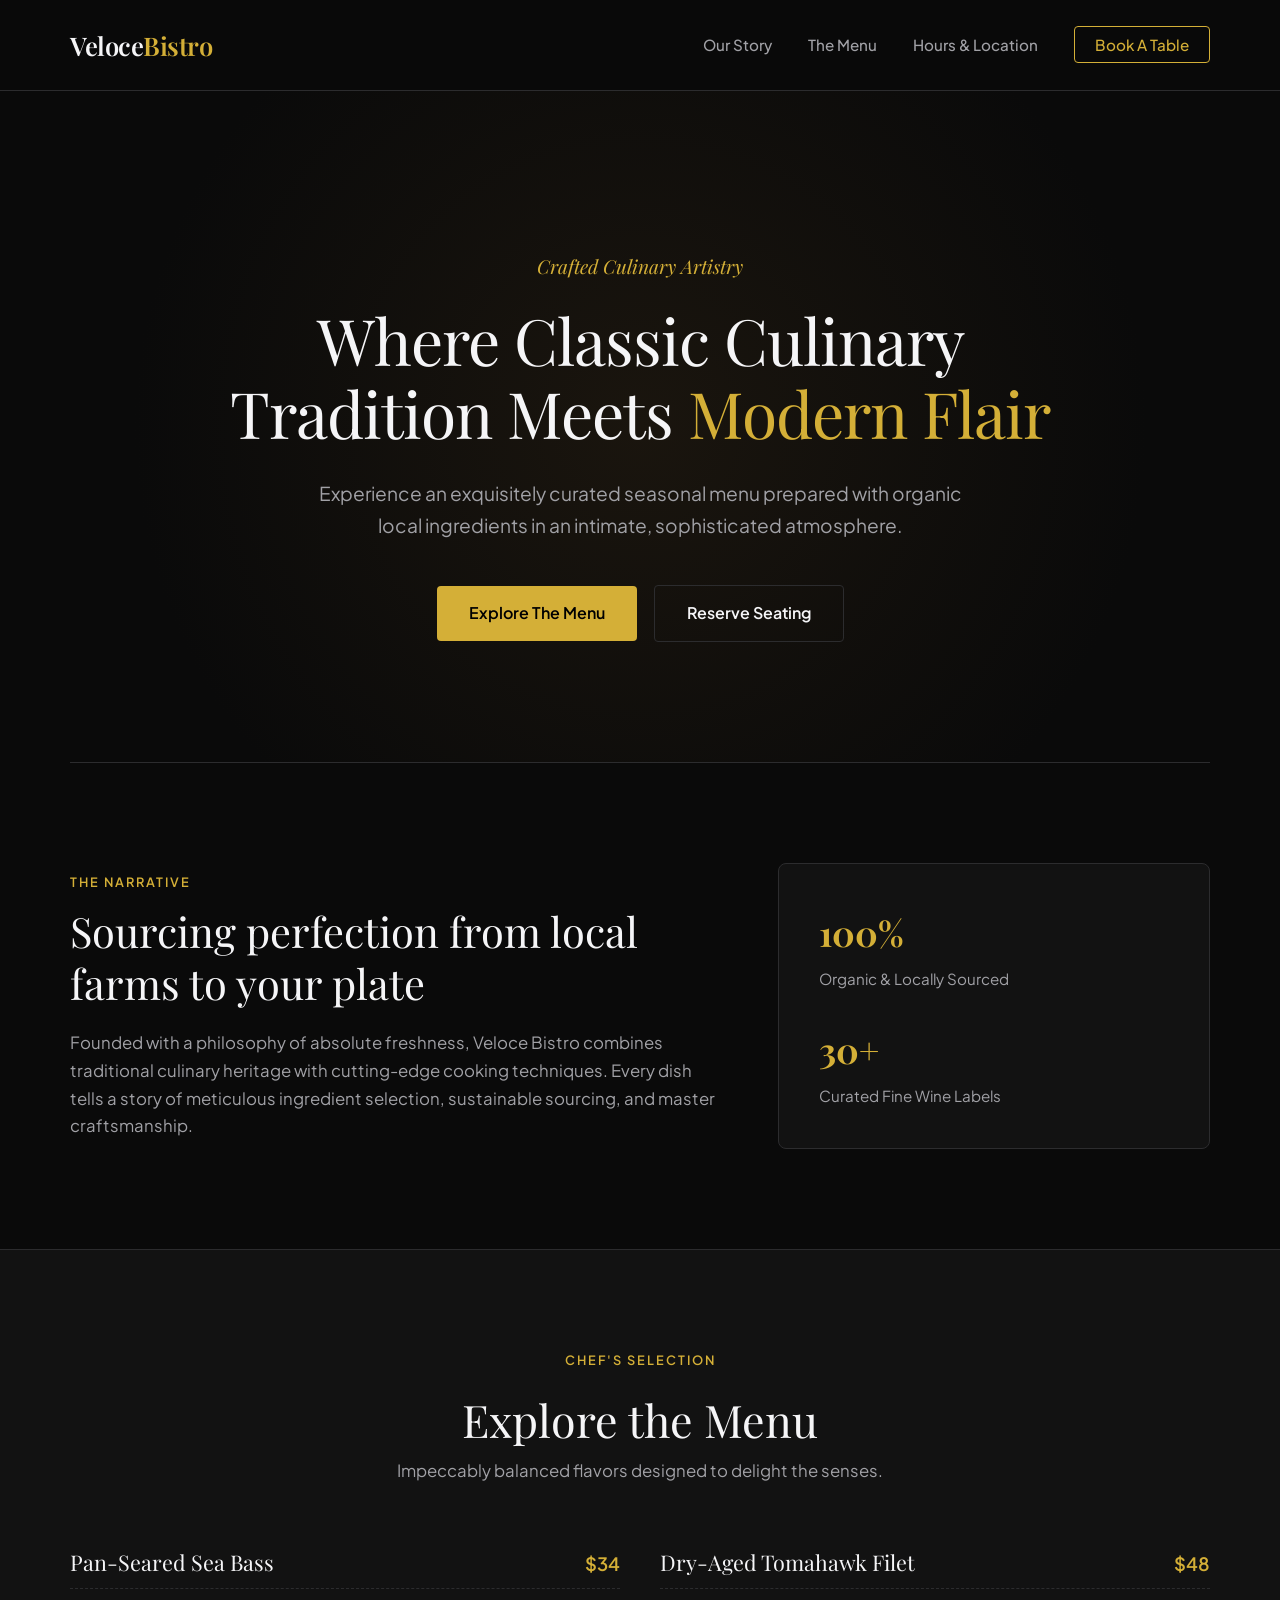
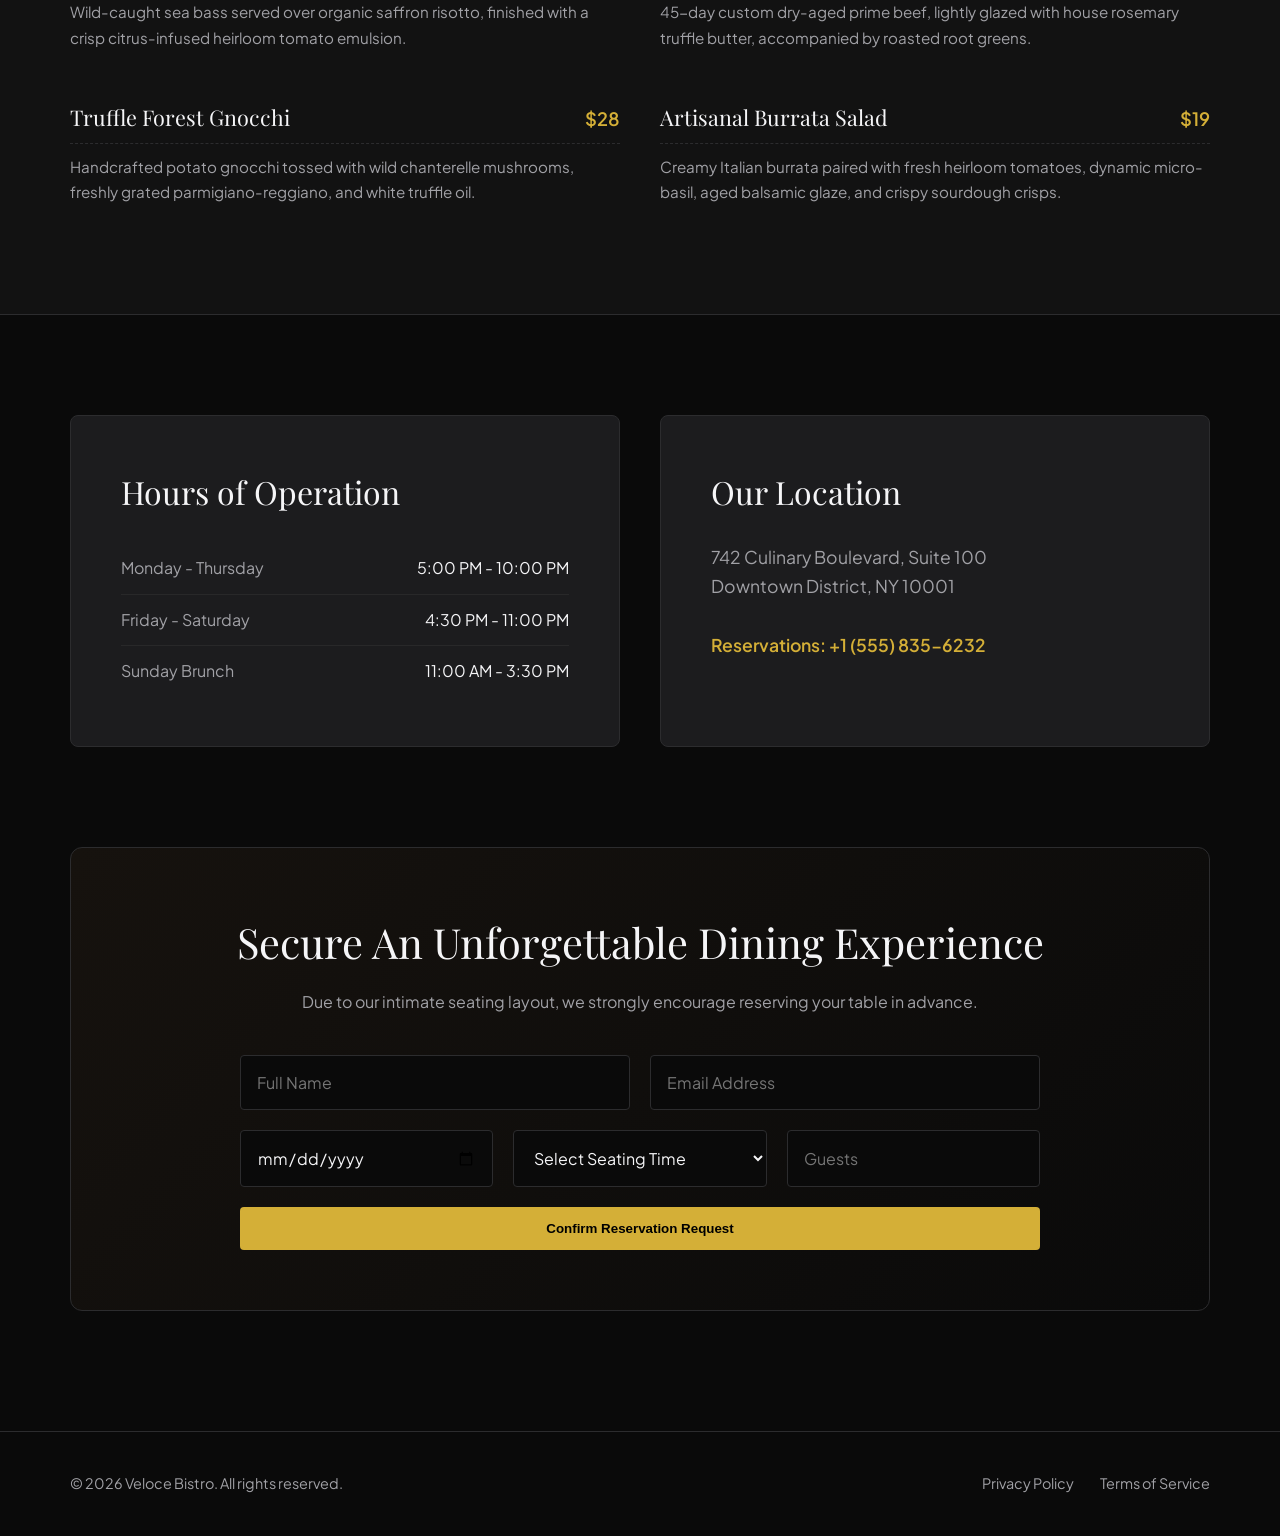
==== index.html @ bc75c629 "Add files via upload" ====
<!DOCTYPE html>
<html lang="en">
<head>
    <meta charset="UTF-8">
    <meta name="viewport" content="width=device-width, initial-scale=1.0">
    <title>Veloce Bistro | Premium Dining Experience</title>
    <link href="https://fonts.googleapis.com/css2?family=Playfair+Display:ital,wght@0,400;0,600;1,400&family=Plus+Jakarta+Sans:wght@400;500;600&display=swap" rel="stylesheet">
    <link rel="stylesheet" href="style.css">
</head>
<body>

    <header>
        <nav class="container">
            <div class="logo">Veloce<span>Bistro</span></div>
            <ul class="nav-links">
                <li><a href="#about">Our Story</a></li>
                <li><a href="#menu">The Menu</a></li>
                <li><a href="#hours">Hours & Location</a></li>
                <li><a href="#reserve" class="btn-sm">Book A Table</a></li>
            </ul>
        </nav>
    </header>

    <section class="hero">
        <div class="container hero-container">
            <span class="hero-sub">Crafted Culinary Artistry</span>
            <h1>Where Classic Culinary Tradition Meets <span>Modern Flair</span></h1>
            <p>Experience an exquisitely curated seasonal menu prepared with organic local ingredients in an intimate, sophisticated atmosphere.</p>
            <div class="hero-actions">
                <a href="#menu" class="btn">Explore The Menu</a>
                <a href="#reserve" class="btn btn-secondary">Reserve Seating</a>
            </div>
        </div>
    </section>

    <section id="about" class="about-section container">
        <div class="about-grid">
            <div class="about-text">
                <span class="section-tag">The Narrative</span>
                <h2>Sourcing perfection from local farms to your plate</h2>
                <p>Founded with a philosophy of absolute freshness, Veloce Bistro combines traditional culinary heritage with cutting-edge cooking techniques. Every dish tells a story of meticulous ingredient selection, sustainable sourcing, and master craftsmanship.</p>
            </div>
            <div class="about-stat-card">
                <div class="stat-box">
                    <h3>100%</h3>
                    <p>Organic & Locally Sourced</p>
                </div>
                <div class="stat-box">
                    <h3>30+</h3>
                    <p>Curated Fine Wine Labels</p>
                </div>
            </div>
        </div>
    </section>

    <section id="menu" class="menu-section">
        <div class="container">
            <div class="section-header">
                <span class="section-tag">Chef's Selection</span>
                <h2>Explore the Menu</h2>
                <p>Impeccably balanced flavors designed to delight the senses.</p>
            </div>

            <div class="menu-grid">
                <div class="menu-item">
                    <div class="menu-header">
                        <h4>Pan-Seared Sea Bass</h4>
                        <span class="price">$34</span>
                    </div>
                    <p>Wild-caught sea bass served over organic saffron risotto, finished with a crisp citrus-infused heirloom tomato emulsion.</p>
                </div>

                <div class="menu-item">
                    <div class="menu-header">
                        <h4>Dry-Aged Tomahawk Filet</h4>
                        <span class="price">$48</span>
                    </div>
                    <p>45-day custom dry-aged prime beef, lightly glazed with house rosemary truffle butter, accompanied by roasted root greens.</p>
                </div>

                <div class="menu-item">
                    <div class="menu-header">
                        <h4>Truffle Forest Gnocchi</h4>
                        <span class="price">$28</span>
                    </div>
                    <p>Handcrafted potato gnocchi tossed with wild chanterelle mushrooms, freshly grated parmigiano-reggiano, and white truffle oil.</p>
                </div>

                <div class="menu-item">
                    <div class="menu-header">
                        <h4>Artisanal Burrata Salad</h4>
                        <span class="price">$19</span>
                    </div>
                    <p>Creamy Italian burrata paired with fresh heirloom tomatoes, dynamic micro-basil, aged balsamic glaze, and crispy sourdough crisps.</p>
                </div>
            </div>
        </div>
    </section>

    <section id="hours" class="hours-section container">
        <div class="hours-grid">
            <div class="hours-box">
                <h2>Hours of Operation</h2>
                <div class="hours-row">
                    <span>Monday - Thursday</span>
                    <span>5:00 PM - 10:00 PM</span>
                </div>
                <div class="hours-row">
                    <span>Friday - Saturday</span>
                    <span>4:30 PM - 11:00 PM</span>
                </div>
                <div class="hours-row">
                    <span>Sunday Brunch</span>
                    <span>11:00 AM - 3:30 PM</span>
                </div>
            </div>
            <div class="location-box">
                <h2>Our Location</h2>
                <p>742 Culinary Boulevard, Suite 100<br>Downtown District, NY 10001</p>
                <p class="contact-tele">Reservations: +1 (555) 835-6232</p>
            </div>
        </div>
    </section>

    <section id="reserve" class="reserve-section container">
        <div class="reserve-wrapper">
            <h2>Secure An Unforgettable Dining Experience</h2>
            <p>Due to our intimate seating layout, we strongly encourage reserving your table in advance.</p>
            
            <form action="#" method="POST" class="reserve-form">
                <div class="input-group">
                    <input type="text" placeholder="Full Name" required>
                    <input type="email" placeholder="Email Address" required>
                </div>
                <div class="input-group">
                    <input type="date" required>
                    <select required>
                        <option value="" disabled selected>Select Seating Time</option>
                        <option value="5pm">5:00 PM</option>
                        <option value="7pm">7:00 PM</option>
                        <option value="9pm">9:00 PM</option>
                    </select>
                    <input type="number" min="1" max="10" placeholder="Guests" required>
                </div>
                <button type="submit" class="btn">Confirm Reservation Request</button>
            </form>
        </div>
    </section>

    <footer>
        <div class="container footer-content">
            <p>&copy; 2026 Veloce Bistro. All rights reserved.</p>
            <div class="footer-meta">
                <a href="#">Privacy Policy</a>
                <a href="#">Terms of Service</a>
            </div>
        </div>
    </footer>

</body>
</html>
---- style.css ----
/* Custom Typography System Overrides & Canvas Initialization */
* {
    margin: 0;
    padding: 0;
    box-sizing: border-box;
}

:root {
    --bg-dark: #0A0A0A;
    --bg-surface: #121212;
    --bg-card: #1C1C1E;
    --gold: #D4AF37;
    --gold-hover: #AA8413;
    --text-white: #F5F5F7;
    --text-dim: #A1A1A6;
    --border-subtle: #2C2C2E;
}

body {
    font-family: 'Plus Jakarta Sans', sans-serif;
    background-color: var(--bg-dark);
    color: var(--text-white);
    line-height: 1.65;
    scroll-behavior: smooth;
    -webkit-font-smoothing: antialiased;
}

.container {
    width: 90%;
    max-width: 1140px;
    margin: 0 auto;
}

/* Fixed/Sticky Structural Navigation Header */
header {
    padding: 24px 0;
    border-bottom: 1px solid var(--border-subtle);
    position: sticky;
    top: 0;
    background-color: rgba(10, 10, 10, 0.85);
    backdrop-filter: blur(15px);
    z-index: 1000;
}

nav {
    display: flex;
    justify-content: space-between;
    align-items: center;
}

.logo {
    font-family: 'Playfair Display', serif;
    font-size: 1.6rem;
    font-weight: 600;
    letter-spacing: -0.5px;
}

.logo span {
    color: var(--gold);
}

.nav-links {
    display: flex;
    align-items: center;
    gap: 36px;
    list-style: none;
}

.nav-links a {
    color: var(--text-dim);
    text-decoration: none;
    font-size: 0.95rem;
    font-weight: 500;
    transition: color 0.25s ease;
}

.nav-links a:hover {
    color: var(--text-white);
}

/* Premium Action Controls */
.btn {
    display: inline-block;
    background-color: var(--gold);
    color: #000000;
    padding: 14px 32px;
    font-weight: 600;
    text-decoration: none;
    border-radius: 4px;
    border: none;
    cursor: pointer;
    transition: background-color 0.2s ease, transform 0.2s ease;
}

.btn:hover {
    background-color: var(--gold-hover);
}

.btn-secondary {
    background-color: transparent;
    color: var(--text-white);
    border: 1px solid var(--border-subtle);
    margin-left: 14px;
}

.btn-secondary:hover {
    background-color: rgba(255, 255, 255, 0.04);
    border-color: var(--text-dim);
}

.btn-sm {
    border: 1px solid var(--gold);
    color: var(--gold) !important;
    padding: 8px 20px;
    border-radius: 4px;
}

.btn-sm:hover {
    background-color: var(--gold);
    color: #000000 !important;
}

/* Deep Immersive Hero Framing */
.hero {
    padding: 160px 0 120px;
    text-align: center;
    background: radial-gradient(circle at center, #1A150E 0%, var(--bg-dark) 70%);
}

.hero-sub {
    font-family: 'Playfair Display', serif;
    font-style: italic;
    color: var(--gold);
    font-size: 1.2rem;
    display: block;
    margin-bottom: 20px;
}

.hero h1 {
    font-family: 'Playfair Display', serif;
    font-size: 4rem;
    font-weight: 400;
    line-height: 1.15;
    max-width: 900px;
    margin: 0 auto 28px;
    letter-spacing: -1px;
}

.hero h1 span {
    color: var(--gold);
}

.hero p {
    font-size: 1.2rem;
    color: var(--text-dim);
    max-width: 660px;
    margin: 0 auto 44px;
}

/* Structural Segment Elements */
.section-tag {
    color: var(--gold);
    font-size: 0.8rem;
    font-weight: 600;
    text-transform: uppercase;
    letter-spacing: 2px;
    display: block;
    margin-bottom: 12px;
}

/* About Narrative Segment Layout */
.about-section {
    padding: 100px 0;
    border-top: 1px solid var(--border-subtle);
}

.about-grid {
    display: grid;
    grid-template-columns: 1.2fr 0.8fr;
    gap: 60px;
    align-items: center;
}

.about-text h2 {
    font-family: 'Playfair Display', serif;
    font-size: 2.6rem;
    font-weight: 400;
    line-height: 1.25;
    margin-bottom: 20px;
}

.about-text p {
    color: var(--text-dim);
    font-size: 1.05rem;
}

.about-stat-card {
    background-color: var(--bg-surface);
    border: 1px solid var(--border-subtle);
    padding: 40px;
    border-radius: 8px;
    display: flex;
    flex-direction: column;
    gap: 30px;
}

.stat-box h3 {
    font-family: 'Playfair Display', serif;
    font-size: 2.2rem;
    color: var(--gold);
    margin-bottom: 4px;
}

.stat-box p {
    color: var(--text-dim);
    font-size: 0.95rem;
}

/* Culinary Menu Framework Component */
.menu-section {
    background-color: var(--bg-surface);
    padding: 100px 0;
    border-top: 1px solid var(--border-subtle);
    border-bottom: 1px solid var(--border-subtle);
}

.menu-section .section-header {
    text-align: center;
    margin-bottom: 60px;
}

.menu-section .section-header h2 {
    font-family: 'Playfair Display', serif;
    font-size: 2.8rem;
    font-weight: 400;
}

.menu-section .section-header p {
    color: var(--text-dim);
    font-size: 1.05rem;
}

.menu-grid {
    display: grid;
    grid-template-columns: repeat(auto-fit, minmax(480px, 1fr));
    gap: 40px;
}

.menu-item {
    padding-bottom: 10px;
}

.menu-header {
    display: flex;
    justify-content: space-between;
    align-items: baseline;
    margin-bottom: 10px;
    border-bottom: 1px dashed var(--border-subtle);
    padding-bottom: 8px;
}

.menu-header h4 {
    font-family: 'Playfair Display', serif;
    font-size: 1.35rem;
    font-weight: 400;
}

.menu-header .price {
    color: var(--gold);
    font-weight: 600;
    font-size: 1.15rem;
}

.menu-item p {
    color: var(--text-dim);
    font-size: 0.95rem;
}

/* Operational Space Blueprint */
.hours-section {
    padding: 100px 0;
}

.hours-grid {
    display: grid;
    grid-template-columns: 1fr 1fr;
    gap: 40px;
}

.hours-box, .location-box {
    background-color: var(--bg-card);
    border: 1px solid var(--border-subtle);
    padding: 50px;
    border-radius: 8px;
}

.hours-section h2 {
    font-family: 'Playfair Display', serif;
    font-size: 2rem;
    font-weight: 400;
    margin-bottom: 24px;
}

.hours-row {
    display: flex;
    justify-content: space-between;
    padding: 12px 0;
    border-bottom: 1px solid rgba(255, 255, 255, 0.05);
}

.hours-row:last-child {
    border-bottom: none;
}

.hours-row span:first-child {
    color: var(--text-dim);
}

.location-box p {
    font-size: 1.1rem;
    color: var(--text-dim);
    margin-bottom: 20px;
}

.contact-tele {
    color: var(--gold) !important;
    font-weight: 600;
    margin-top: 30px;
}

/* Reservation Form Mechanics Wrapper */
.reserve-section {
    padding-bottom: 120px;
}

.reserve-wrapper {
    background: linear-gradient(135deg, #16120E 0%, #0A0A0A 100%);
    border: 1px solid var(--border-subtle);
    padding: 60px;
    border-radius: 12px;
    text-align: center;
}

.reserve-wrapper h2 {
    font-family: 'Playfair Display', serif;
    font-size: 2.6rem;
    font-weight: 400;
    margin-bottom: 12px;
}

.reserve-wrapper p {
    color: var(--text-dim);
    margin-bottom: 40px;
}

.reserve-form {
    max-width: 800px;
    margin: 0 auto;
    display: flex;
    flex-direction: column;
    gap: 20px;
}

.input-group {
    display: flex;
    gap: 20px;
}

.reserve-form input, .reserve-form select {
    width: 100%;
    background-color: var(--bg-dark);
    border: 1px solid var(--border-subtle);
    padding: 16px;
    color: var(--text-white);
    border-radius: 4px;
    font-family: inherit;
    font-size: 1rem;
}

.reserve-form input:focus, .reserve-form select:focus {
    outline: none;
    border-color: var(--gold);
}

/* Structural Layout Footer Footer */
footer {
    border-top: 1px solid var(--border-subtle);
    padding: 40px 0;
    font-size: 0.9rem;
    color: var(--text-dim);
}

.footer-content {
    display: flex;
    justify-content: space-between;
    align-items: center;
}

.footer-meta a {
    color: var(--text-dim);
    text-decoration: none;
    margin-left: 24px;
    transition: color 0.2s ease;
}

.footer-meta a:hover {
    color: var(--text-white);
}

/* Media Breakpoint Rules for Responsive Fluids layout */
@media (max-width: 992px) {
    .about-grid, .hours-grid { grid-template-columns: 1fr; gap: 30px; }
    .menu-grid { grid-template-columns: 1fr; }
}

@media (max-width: 768px) {
    .hero h1 { font-size: 2.6rem; }
    .input-group { flex-direction: column; gap: 20px; }
    .footer-content { flex-direction: column; gap: 16px; text-align: center; }
    .nav-links { display: none; } /* Simplified for structural speed presentation */
}
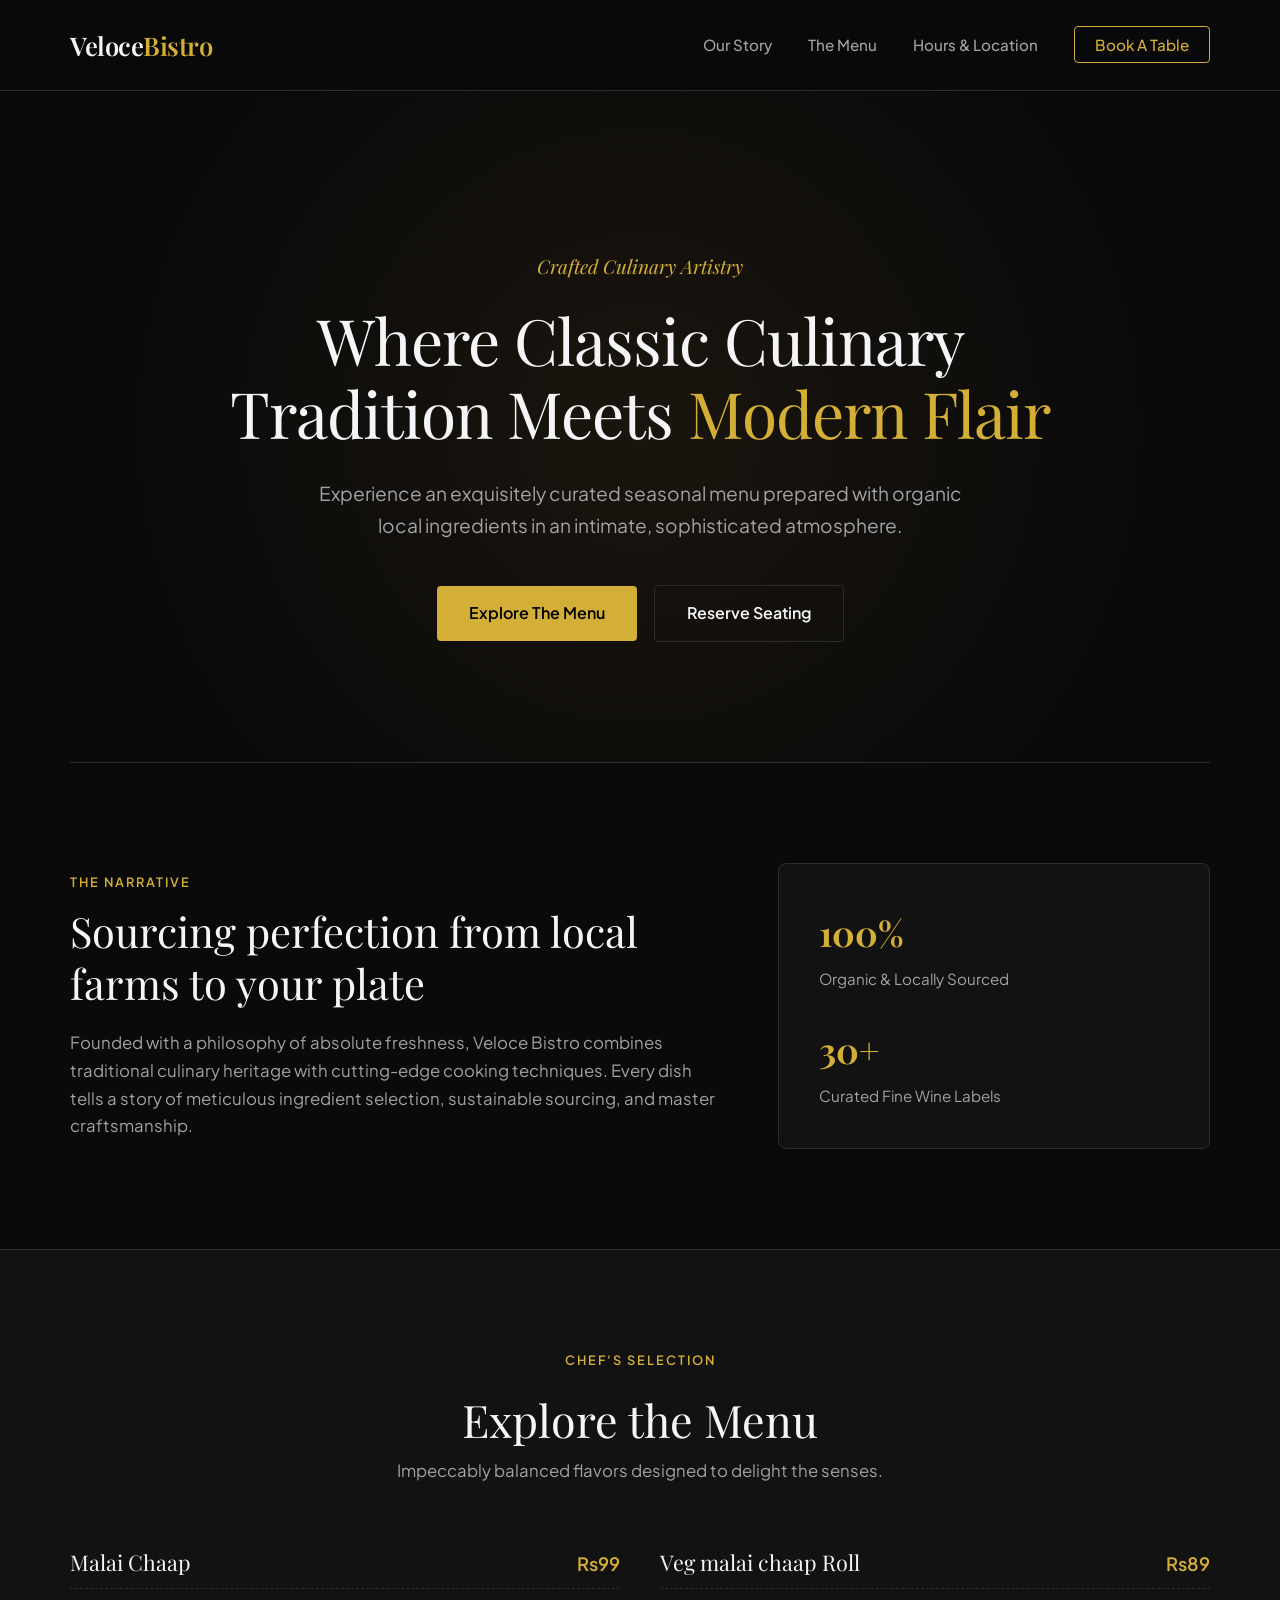
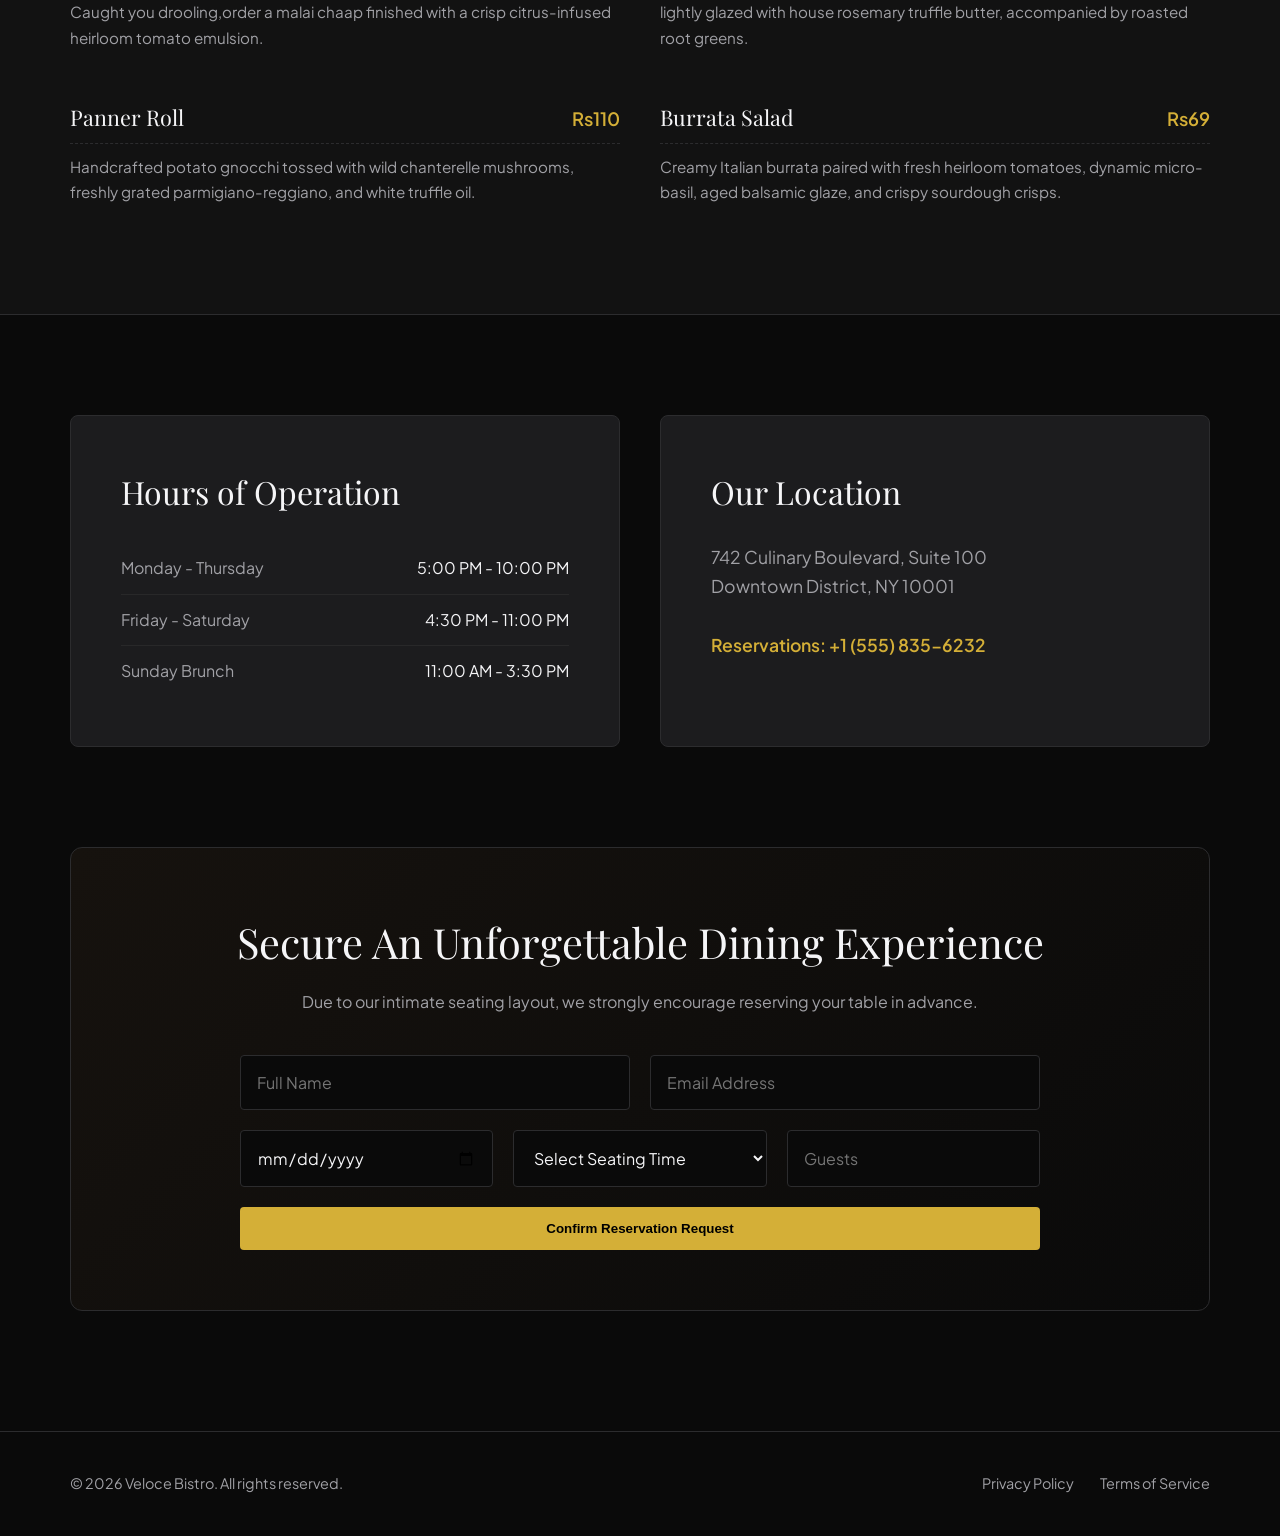
==== commit fa832f88: "Update index.html" ====
--- a/index.html
+++ b/index.html
@@ -64,32 +64,32 @@
             <div class="menu-grid">
                 <div class="menu-item">
                     <div class="menu-header">
-                        <h4>Pan-Seared Sea Bass</h4>
-                        <span class="price">$34</span>
+                        <h4>Malai Chaap</h4>
+                        <span class="price">Rs99</span>
                     </div>
-                    <p>Wild-caught sea bass served over organic saffron risotto, finished with a crisp citrus-infused heirloom tomato emulsion.</p>
+                    <p>Caught you drooling,order a malai chaap finished with a crisp citrus-infused heirloom tomato emulsion.</p>
                 </div>
 
                 <div class="menu-item">
                     <div class="menu-header">
-                        <h4>Dry-Aged Tomahawk Filet</h4>
-                        <span class="price">$48</span>
+                        <h4>Veg malai chaap Roll</h4>
+                        <span class="price">Rs89</span>
                     </div>
-                    <p>45-day custom dry-aged prime beef, lightly glazed with house rosemary truffle butter, accompanied by roasted root greens.</p>
+                    <p> lightly glazed with house rosemary truffle butter, accompanied by roasted root greens.</p>
                 </div>
 
                 <div class="menu-item">
                     <div class="menu-header">
-                        <h4>Truffle Forest Gnocchi</h4>
-                        <span class="price">$28</span>
+                        <h4>Panner Roll</h4>
+                        <span class="price">Rs110</span>
                     </div>
                     <p>Handcrafted potato gnocchi tossed with wild chanterelle mushrooms, freshly grated parmigiano-reggiano, and white truffle oil.</p>
                 </div>
 
                 <div class="menu-item">
                     <div class="menu-header">
-                        <h4>Artisanal Burrata Salad</h4>
-                        <span class="price">$19</span>
+                        <h4> Burrata Salad</h4>
+                        <span class="price">Rs69</span>
                     </div>
                     <p>Creamy Italian burrata paired with fresh heirloom tomatoes, dynamic micro-basil, aged balsamic glaze, and crispy sourdough crisps.</p>
                 </div>
@@ -158,4 +158,4 @@
     </footer>
 
 </body>
-</html>+</html>
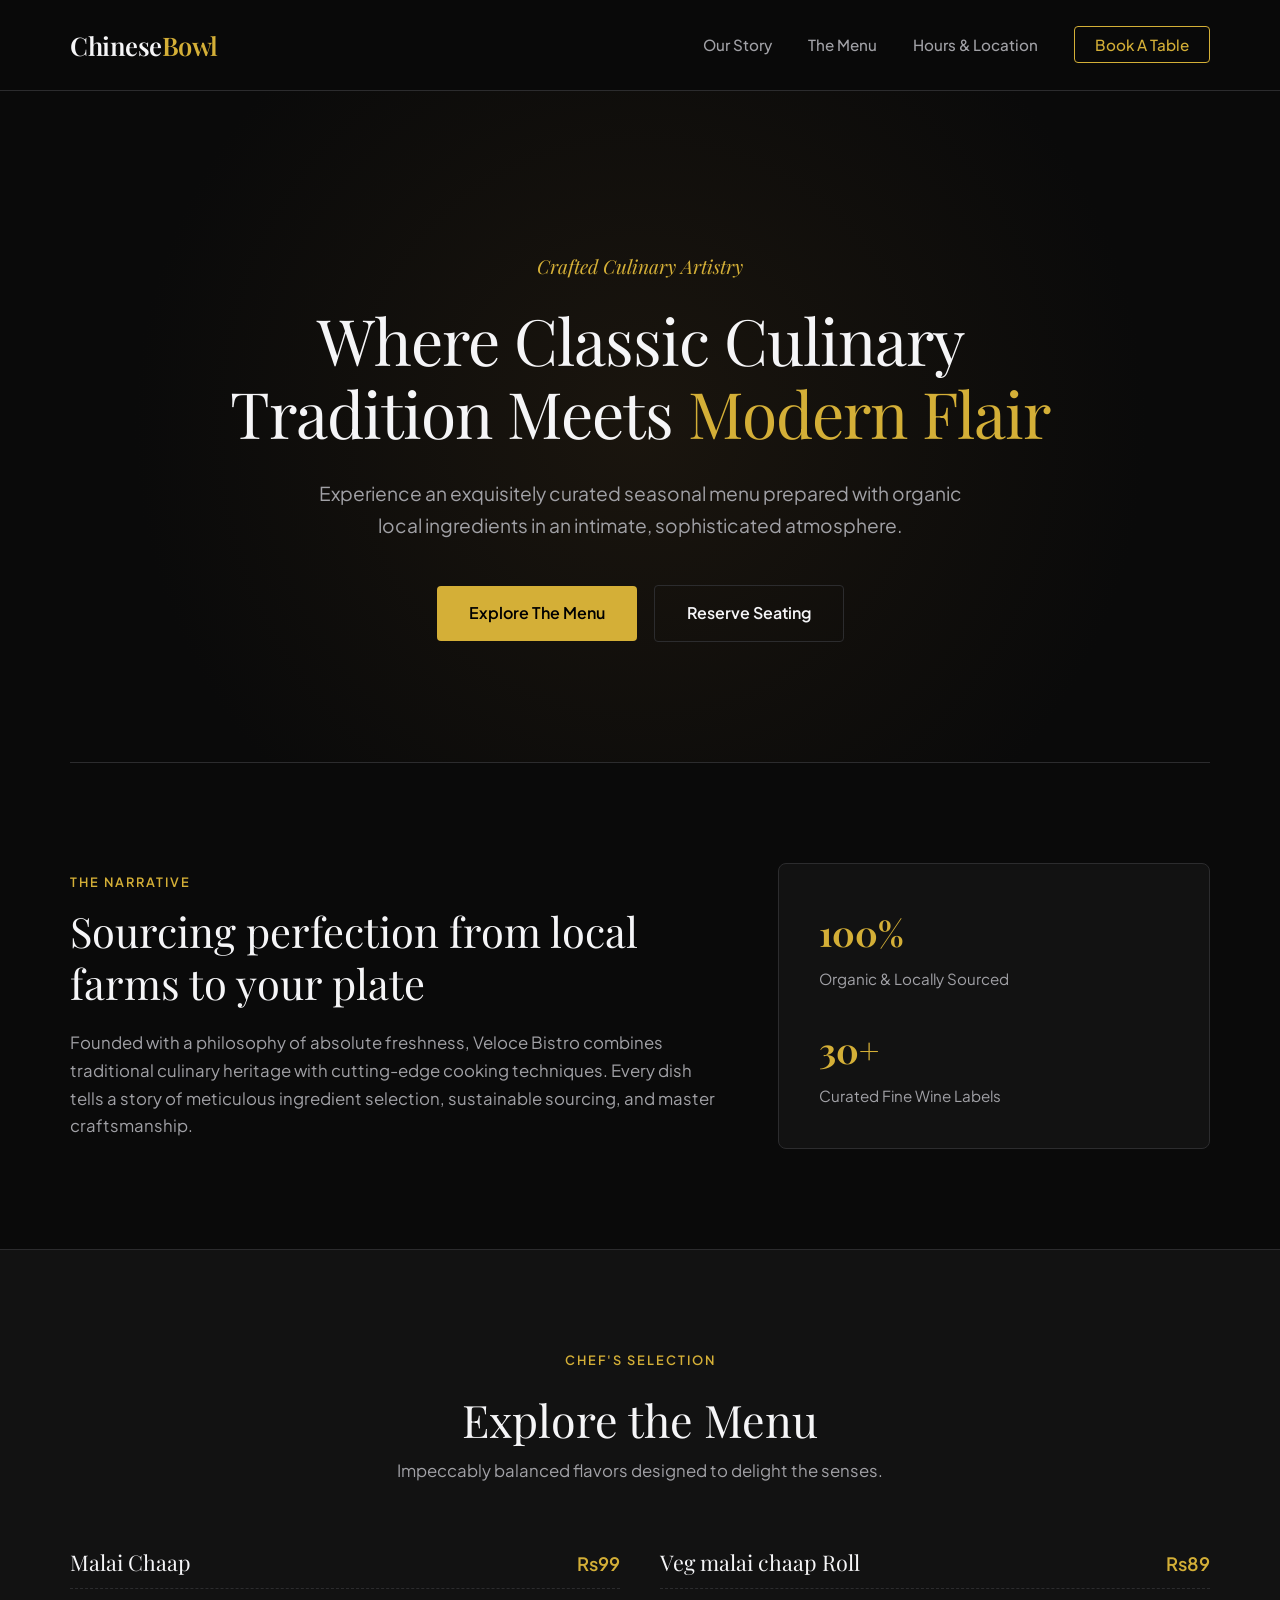
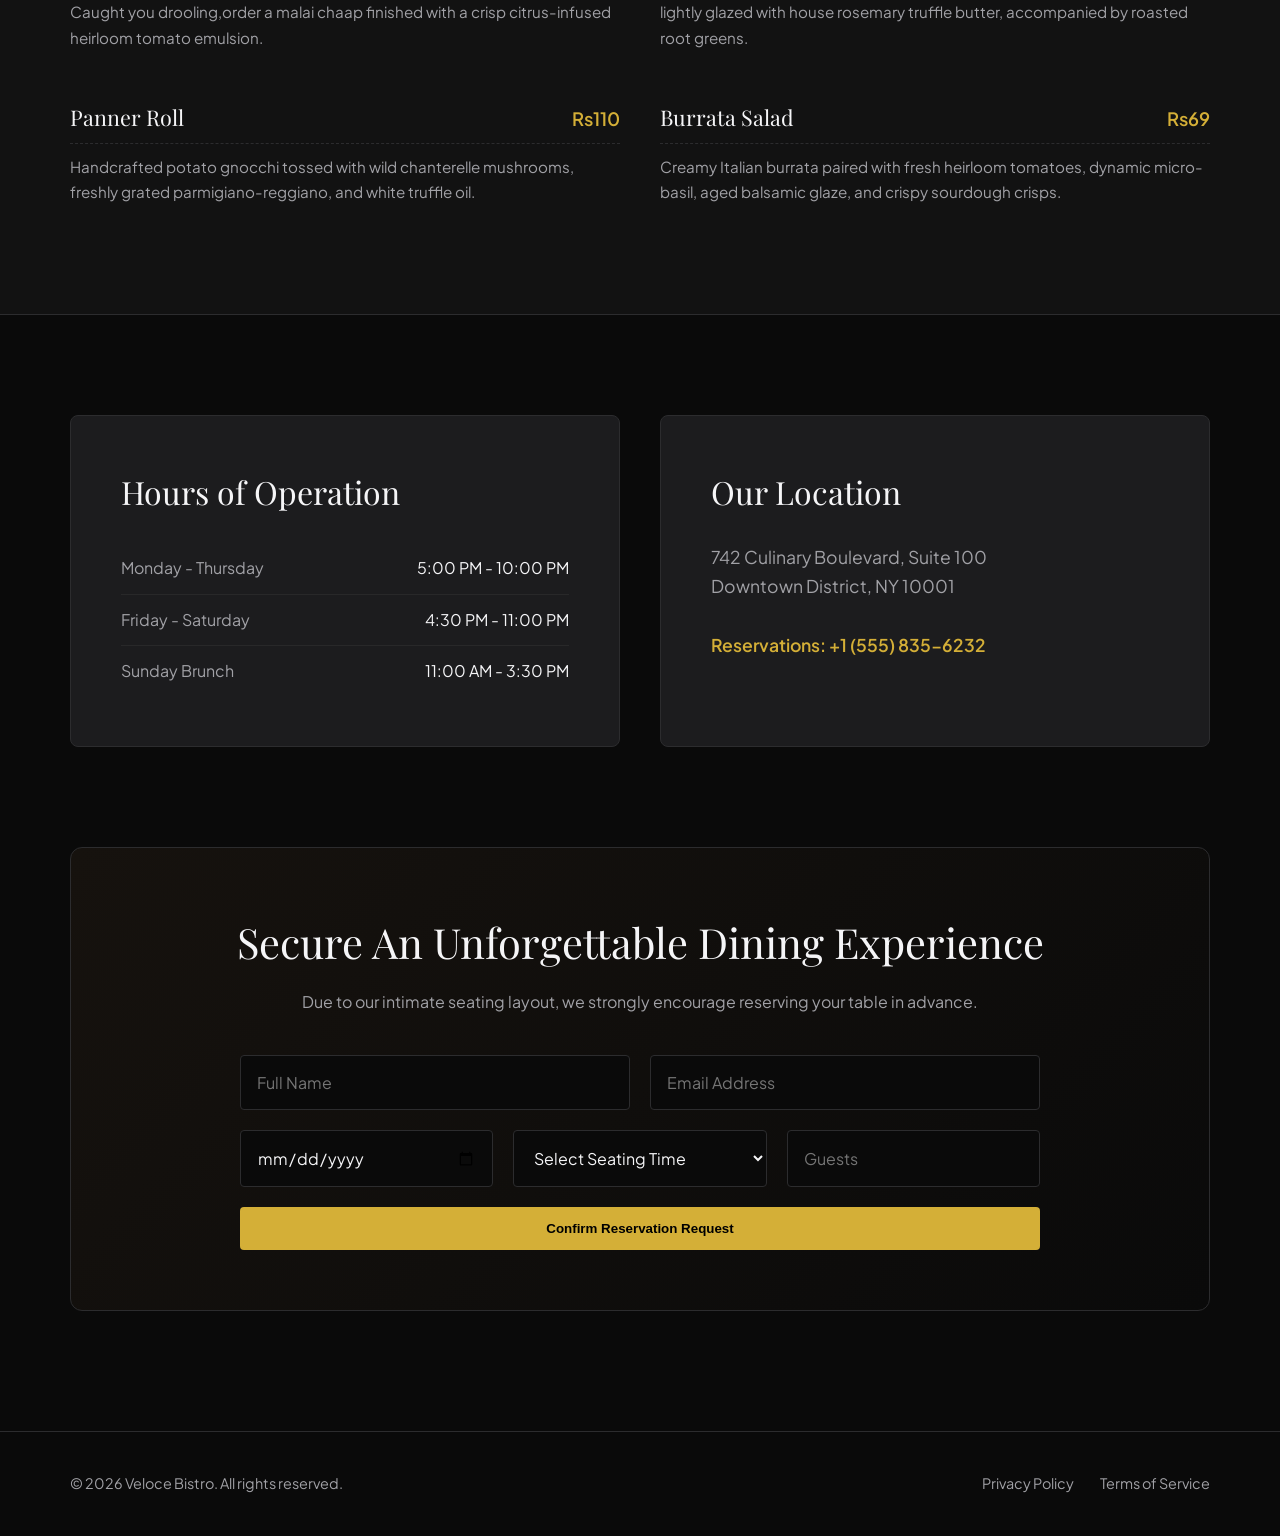
==== commit 069da9fb: "Update index.html" ====
--- a/index.html
+++ b/index.html
@@ -3,7 +3,7 @@
 <head>
     <meta charset="UTF-8">
     <meta name="viewport" content="width=device-width, initial-scale=1.0">
-    <title>Veloce Bistro | Premium Dining Experience</title>
+    <title>Chinese Bowl | Premium Dining Experience</title>
     <link href="https://fonts.googleapis.com/css2?family=Playfair+Display:ital,wght@0,400;0,600;1,400&family=Plus+Jakarta+Sans:wght@400;500;600&display=swap" rel="stylesheet">
     <link rel="stylesheet" href="style.css">
 </head>
@@ -11,7 +11,7 @@
 
     <header>
         <nav class="container">
-            <div class="logo">Veloce<span>Bistro</span></div>
+            <div class="logo">Chinese<span>Bowl</span></div>
             <ul class="nav-links">
                 <li><a href="#about">Our Story</a></li>
                 <li><a href="#menu">The Menu</a></li>
